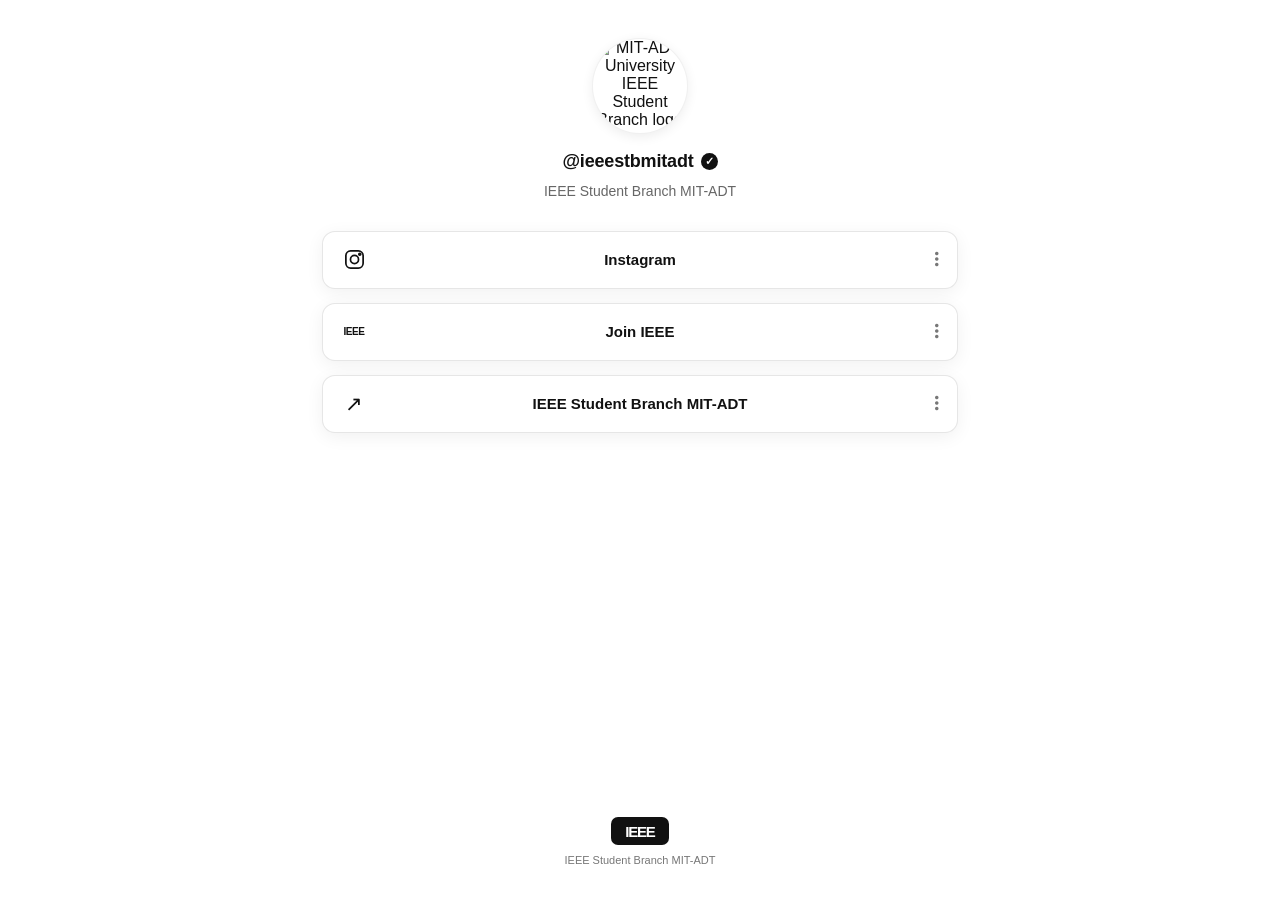
==== index.html @ 36bda5fc "Add files via upload" ====
<!doctype html>
<html lang="en">
<head>
  <meta charset="UTF-8">
  <meta name="viewport" content="width=device-width, initial-scale=1">
  <meta name="theme-color" content="#ffffff">
  <meta name="description" content="IEEE Student Branch MIT-ADT — official links.">
  <meta name="robots" content="index,follow">
  <meta property="og:type" content="website">
  <meta property="og:title" content="@ieeestbmitadt | IEEE Student Branch MIT-ADT">
  <meta property="og:description" content="Official links for IEEE Student Branch MIT-ADT.">
  <meta property="og:image" content="assets/avatar.svg">
  <meta name="twitter:card" content="summary">
  <meta name="twitter:title" content="@ieeestbmitadt | IEEE Student Branch MIT-ADT">
  <meta name="twitter:description" content="Official links for IEEE Student Branch MIT-ADT.">
  <link rel="icon" href="assets/avatar.svg">
  <link rel="stylesheet" href="style.css">
  <title>@ieeestbmitadt | IEEE Student Branch MIT-ADT</title>
</head>
<body>
  <main class="page-shell">
    <section class="profile" aria-label="IEEE Student Branch MIT-ADT">
      <img class="avatar" src="assets/avatar.svg" alt="MIT-ADT University IEEE Student Branch logo" width="96" height="96">
      <div class="handle-row">
        <h1>@ieeestbmitadt</h1>
        <span class="verified" aria-label="Verified">✓</span>
      </div>
      <p class="subtitle">IEEE Student Branch MIT-ADT</p>
    </section>

    <nav class="links" aria-label="Official links">
      <a class="link-card" href="https://www.instagram.com/ieeestbmitadt/" target="_blank" rel="noopener noreferrer">
        <span class="link-icon instagram" aria-hidden="true">
          <svg viewBox="0 0 24 24" focusable="false"><rect x="3" y="3" width="18" height="18" rx="5"></rect><circle cx="12" cy="12" r="4.2"></circle><circle cx="17.5" cy="6.5" r="1"></circle></svg>
        </span>
        <span>Instagram</span><span class="dots" aria-hidden="true">•••</span>
      </a>
      <a class="link-card" href="https://www.ieee.org/" target="_blank" rel="noopener noreferrer">
        <span class="link-icon ieee" aria-hidden="true">IEEE</span>
        <span>Join IEEE</span><span class="dots" aria-hidden="true">•••</span>
      </a>
      <a class="link-card" href="https://edu.ieee.org/in-mitadt/" target="_blank" rel="noopener noreferrer">
        <span class="link-icon globe" aria-hidden="true">↗</span>
        <span>IEEE Student Branch MIT-ADT</span><span class="dots" aria-hidden="true">•••</span>
      </a>
    </nav>

    <footer>
      <div class="footer-brand" aria-label="IEEE">IEEE</div>
      <p>IEEE Student Branch MIT-ADT</p>
    </footer>
  </main>
  <script src="script.js" defer></script>
</body>
</html>
---- style.css ----
:root{--page-bg:#fff;--text:#111;--muted:#666;--border:rgba(17,17,17,.10);--shadow:0 4px 18px rgba(0,0,0,.06);--card-hover:#f7f7f7;--max-width:680px}
*{box-sizing:border-box}html,body{margin:0;min-height:100%}body{min-height:100vh;overflow-x:hidden;font-family:Inter,ui-sans-serif,-apple-system,BlinkMacSystemFont,"Segoe UI",Roboto,Helvetica,Arial,sans-serif;color:var(--text);background:var(--page-bg)}
.page-shell{width:min(100%,var(--max-width));min-height:100vh;margin:0 auto;padding:38px 22px 34px;display:flex;flex-direction:column}
.profile{display:flex;flex-direction:column;align-items:center;text-align:center}.avatar{width:96px;height:96px;border-radius:50%;object-fit:cover;background:#fff;border:1px solid rgba(0,0,0,.06);box-shadow:0 3px 12px rgba(0,0,0,.07)}
.handle-row{margin-top:16px;display:flex;align-items:center;justify-content:center;gap:7px}.handle-row h1{margin:0;font-size:18px;line-height:1.25;font-weight:700;letter-spacing:-.01em}.verified{width:17px;height:17px;border-radius:50%;display:inline-flex;align-items:center;justify-content:center;background:#111;color:#fff;font-size:11px;font-weight:800}
.subtitle{margin:8px 0 0;color:var(--muted);font-size:14px;line-height:1.45}.links{width:100%;margin-top:30px;display:flex;flex-direction:column;gap:14px}
.link-card{min-height:58px;display:grid;grid-template-columns:42px 1fr 42px;align-items:center;padding:8px 12px;border:1px solid var(--border);border-radius:13px;background:#fff;color:var(--text);text-decoration:none;box-shadow:var(--shadow);transition:transform .16s ease,background-color .16s ease,box-shadow .16s ease}
.link-card:hover{transform:translateY(-2px);background:var(--card-hover);box-shadow:0 8px 24px rgba(0,0,0,.09)}.link-card:active{transform:scale(.985)}.link-card:focus-visible{outline:3px solid #111;outline-offset:3px}
.link-card>span:nth-child(2){text-align:center;font-size:15px;font-weight:650;padding:0 8px}.link-icon{width:38px;height:38px;display:inline-flex;align-items:center;justify-content:center;justify-self:start;border-radius:10px;font-weight:800}
.instagram{color:#111}.instagram svg{width:23px;height:23px;fill:none;stroke:currentColor;stroke-width:1.8}.ieee{font-size:10px;letter-spacing:-.04em;color:#111}.globe{font-size:21px;font-weight:500}.dots{justify-self:end;letter-spacing:1px;font-size:13px;color:#777;transform:rotate(90deg)}
footer{margin-top:auto;padding-top:42px;text-align:center;color:#777}.footer-brand{display:inline-flex;align-items:center;justify-content:center;min-width:58px;height:28px;padding:0 8px;border-radius:7px;background:#111;color:#fff;font-weight:900;font-size:15px;letter-spacing:-.08em}footer p{margin:9px 0 0;font-size:11px}
@media(max-width:520px){.page-shell{padding:26px 15px}.avatar{width:88px;height:88px}.links{margin-top:26px;gap:12px}.link-card{min-height:56px}}@media(prefers-reduced-motion:reduce){.link-card{transition:none}}
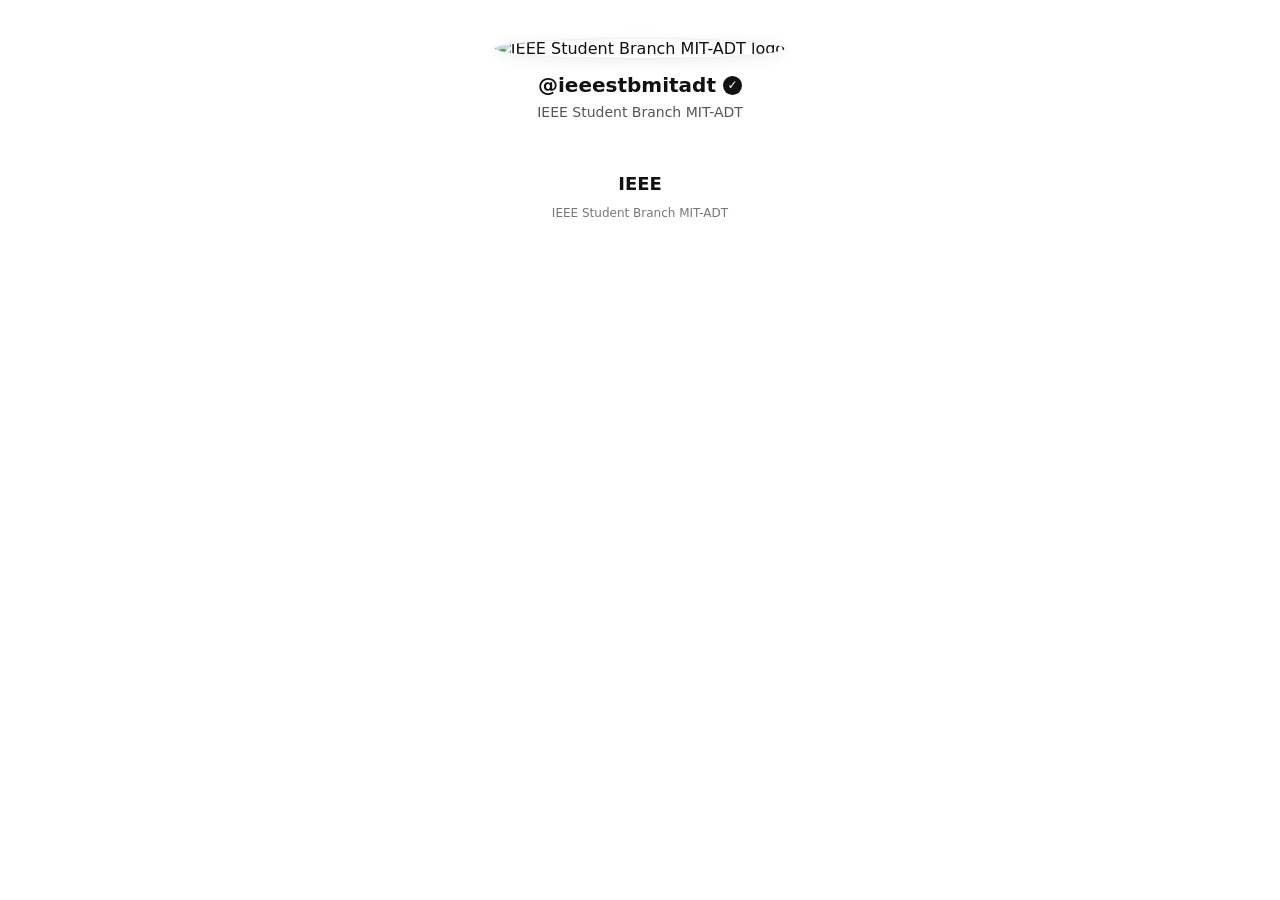
==== commit 71f48a67: "Add files via upload" ====
--- a/index.html
+++ b/index.html
@@ -1,55 +1 @@
-<!doctype html>
-<html lang="en">
-<head>
-  <meta charset="UTF-8">
-  <meta name="viewport" content="width=device-width, initial-scale=1">
-  <meta name="theme-color" content="#ffffff">
-  <meta name="description" content="IEEE Student Branch MIT-ADT — official links.">
-  <meta name="robots" content="index,follow">
-  <meta property="og:type" content="website">
-  <meta property="og:title" content="@ieeestbmitadt | IEEE Student Branch MIT-ADT">
-  <meta property="og:description" content="Official links for IEEE Student Branch MIT-ADT.">
-  <meta property="og:image" content="assets/avatar.svg">
-  <meta name="twitter:card" content="summary">
-  <meta name="twitter:title" content="@ieeestbmitadt | IEEE Student Branch MIT-ADT">
-  <meta name="twitter:description" content="Official links for IEEE Student Branch MIT-ADT.">
-  <link rel="icon" href="assets/avatar.svg">
-  <link rel="stylesheet" href="style.css">
-  <title>@ieeestbmitadt | IEEE Student Branch MIT-ADT</title>
-</head>
-<body>
-  <main class="page-shell">
-    <section class="profile" aria-label="IEEE Student Branch MIT-ADT">
-      <img class="avatar" src="assets/avatar.svg" alt="MIT-ADT University IEEE Student Branch logo" width="96" height="96">
-      <div class="handle-row">
-        <h1>@ieeestbmitadt</h1>
-        <span class="verified" aria-label="Verified">✓</span>
-      </div>
-      <p class="subtitle">IEEE Student Branch MIT-ADT</p>
-    </section>
-
-    <nav class="links" aria-label="Official links">
-      <a class="link-card" href="https://www.instagram.com/ieeestbmitadt/" target="_blank" rel="noopener noreferrer">
-        <span class="link-icon instagram" aria-hidden="true">
-          <svg viewBox="0 0 24 24" focusable="false"><rect x="3" y="3" width="18" height="18" rx="5"></rect><circle cx="12" cy="12" r="4.2"></circle><circle cx="17.5" cy="6.5" r="1"></circle></svg>
-        </span>
-        <span>Instagram</span><span class="dots" aria-hidden="true">•••</span>
-      </a>
-      <a class="link-card" href="https://www.ieee.org/" target="_blank" rel="noopener noreferrer">
-        <span class="link-icon ieee" aria-hidden="true">IEEE</span>
-        <span>Join IEEE</span><span class="dots" aria-hidden="true">•••</span>
-      </a>
-      <a class="link-card" href="https://edu.ieee.org/in-mitadt/" target="_blank" rel="noopener noreferrer">
-        <span class="link-icon globe" aria-hidden="true">↗</span>
-        <span>IEEE Student Branch MIT-ADT</span><span class="dots" aria-hidden="true">•••</span>
-      </a>
-    </nav>
-
-    <footer>
-      <div class="footer-brand" aria-label="IEEE">IEEE</div>
-      <p>IEEE Student Branch MIT-ADT</p>
-    </footer>
-  </main>
-  <script src="script.js" defer></script>
-</body>
-</html>+<!doctype html><html lang="en"><head><meta charset="utf-8"><meta name="viewport" content="width=device-width,initial-scale=1"><meta name="description" content="IEEE Student Branch MIT-ADT — official links and events."><meta name="theme-color" content="#ffffff"><link rel="icon" href="assets/avatar.svg"><link rel="stylesheet" href="style.css"><title>@ieeestbmitadt | IEEE Student Branch MIT-ADT</title></head><body><main class="page-shell"><section class="profile"><img id="avatar" class="avatar" src="assets/avatar.svg" alt="IEEE Student Branch MIT-ADT logo"><div class="handle-row"><h1 id="handle">@ieeestbmitadt</h1><span class="verified" aria-label="Verified">✓</span></div><p id="subtitle" class="subtitle">IEEE Student Branch MIT-ADT</p></section><section id="announcements" aria-live="polite"></section><nav id="links" class="links" aria-label="Official links"></nav><section id="events" class="events" aria-label="Events"></section><footer><div class="footer-brand">IEEE</div><p>IEEE Student Branch MIT-ADT</p></footer></main><script src="app.js" defer></script></body></html>
--- a/style.css
+++ b/style.css
@@ -1,12 +1 @@
-:root{--page-bg:#fff;--text:#111;--muted:#666;--border:rgba(17,17,17,.10);--shadow:0 4px 18px rgba(0,0,0,.06);--card-hover:#f7f7f7;--max-width:680px}
-*{box-sizing:border-box}html,body{margin:0;min-height:100%}body{min-height:100vh;overflow-x:hidden;font-family:Inter,ui-sans-serif,-apple-system,BlinkMacSystemFont,"Segoe UI",Roboto,Helvetica,Arial,sans-serif;color:var(--text);background:var(--page-bg)}
-.page-shell{width:min(100%,var(--max-width));min-height:100vh;margin:0 auto;padding:38px 22px 34px;display:flex;flex-direction:column}
-.profile{display:flex;flex-direction:column;align-items:center;text-align:center}.avatar{width:96px;height:96px;border-radius:50%;object-fit:cover;background:#fff;border:1px solid rgba(0,0,0,.06);box-shadow:0 3px 12px rgba(0,0,0,.07)}
-.handle-row{margin-top:16px;display:flex;align-items:center;justify-content:center;gap:7px}.handle-row h1{margin:0;font-size:18px;line-height:1.25;font-weight:700;letter-spacing:-.01em}.verified{width:17px;height:17px;border-radius:50%;display:inline-flex;align-items:center;justify-content:center;background:#111;color:#fff;font-size:11px;font-weight:800}
-.subtitle{margin:8px 0 0;color:var(--muted);font-size:14px;line-height:1.45}.links{width:100%;margin-top:30px;display:flex;flex-direction:column;gap:14px}
-.link-card{min-height:58px;display:grid;grid-template-columns:42px 1fr 42px;align-items:center;padding:8px 12px;border:1px solid var(--border);border-radius:13px;background:#fff;color:var(--text);text-decoration:none;box-shadow:var(--shadow);transition:transform .16s ease,background-color .16s ease,box-shadow .16s ease}
-.link-card:hover{transform:translateY(-2px);background:var(--card-hover);box-shadow:0 8px 24px rgba(0,0,0,.09)}.link-card:active{transform:scale(.985)}.link-card:focus-visible{outline:3px solid #111;outline-offset:3px}
-.link-card>span:nth-child(2){text-align:center;font-size:15px;font-weight:650;padding:0 8px}.link-icon{width:38px;height:38px;display:inline-flex;align-items:center;justify-content:center;justify-self:start;border-radius:10px;font-weight:800}
-.instagram{color:#111}.instagram svg{width:23px;height:23px;fill:none;stroke:currentColor;stroke-width:1.8}.ieee{font-size:10px;letter-spacing:-.04em;color:#111}.globe{font-size:21px;font-weight:500}.dots{justify-self:end;letter-spacing:1px;font-size:13px;color:#777;transform:rotate(90deg)}
-footer{margin-top:auto;padding-top:42px;text-align:center;color:#777}.footer-brand{display:inline-flex;align-items:center;justify-content:center;min-width:58px;height:28px;padding:0 8px;border-radius:7px;background:#111;color:#fff;font-weight:900;font-size:15px;letter-spacing:-.08em}footer p{margin:9px 0 0;font-size:11px}
-@media(max-width:520px){.page-shell{padding:26px 15px}.avatar{width:88px;height:88px}.links{margin-top:26px;gap:12px}.link-card{min-height:56px}}@media(prefers-reduced-motion:reduce){.link-card{transition:none}}+*{box-sizing:border-box}html{background:#fff}body{margin:0;color:#111;font-family:Inter,ui-sans-serif,system-ui,-apple-system,BlinkMacSystemFont,"Segoe UI",sans-serif}.page-shell{width:min(680px,100%);margin:0 auto;padding:38px 18px 28px}.profile{text-align:center}.avatar{width:96px;height:96px;border-radius:50%;object-fit:cover;border:1px solid #eee;background:#fff;box-shadow:0 3px 14px #00000012}.handle-row{display:flex;align-items:center;justify-content:center;gap:7px;margin-top:14px}.handle-row h1{font-size:20px;margin:0;font-weight:750}.verified{display:inline-grid;place-items:center;width:19px;height:19px;border-radius:50%;background:#111;color:#fff;font-size:12px}.subtitle{margin:7px 0 25px;color:#555;font-size:14px}.links{display:grid;gap:12px}.link-card{position:relative;display:grid;grid-template-columns:34px 1fr 30px;align-items:center;min-height:58px;padding:12px 16px;border:1px solid #e4e4e4;border-radius:14px;background:#fff;color:#111;text-decoration:none;box-shadow:0 3px 12px #0000000a;transition:transform .15s,box-shadow .15s}.link-card:hover{transform:translateY(-1px);box-shadow:0 7px 18px #00000012}.link-card:focus-visible{outline:3px solid #111;outline-offset:2px}.icon{font-weight:800;font-size:14px}.icon svg{width:24px;height:24px;fill:none;stroke:currentColor;stroke-width:1.8}.dots{letter-spacing:2px;text-align:right;color:#555;font-size:11px}.notice,.event{margin:12px 0;padding:15px;border:1px solid #e7e7e7;border-radius:14px;background:#fafafa}.notice b{font-size:14px}.notice p,.event p{margin:6px 0 0;color:#555;font-size:13px;line-height:1.5}.event img{width:100%;max-height:240px;object-fit:cover;border-radius:10px}.event h2{font-size:16px;margin:12px 0 0}.event a{display:inline-block;margin-top:10px;color:#111;font-weight:700;text-decoration:underline}footer{text-align:center;color:#777;font-size:12px;padding:28px 0 10px}.footer-brand{font-size:18px;font-weight:900;color:#111}@media(max-width:520px){.page-shell{padding:26px 14px 22px}.avatar{width:84px;height:84px}.link-card{min-height:54px}}
